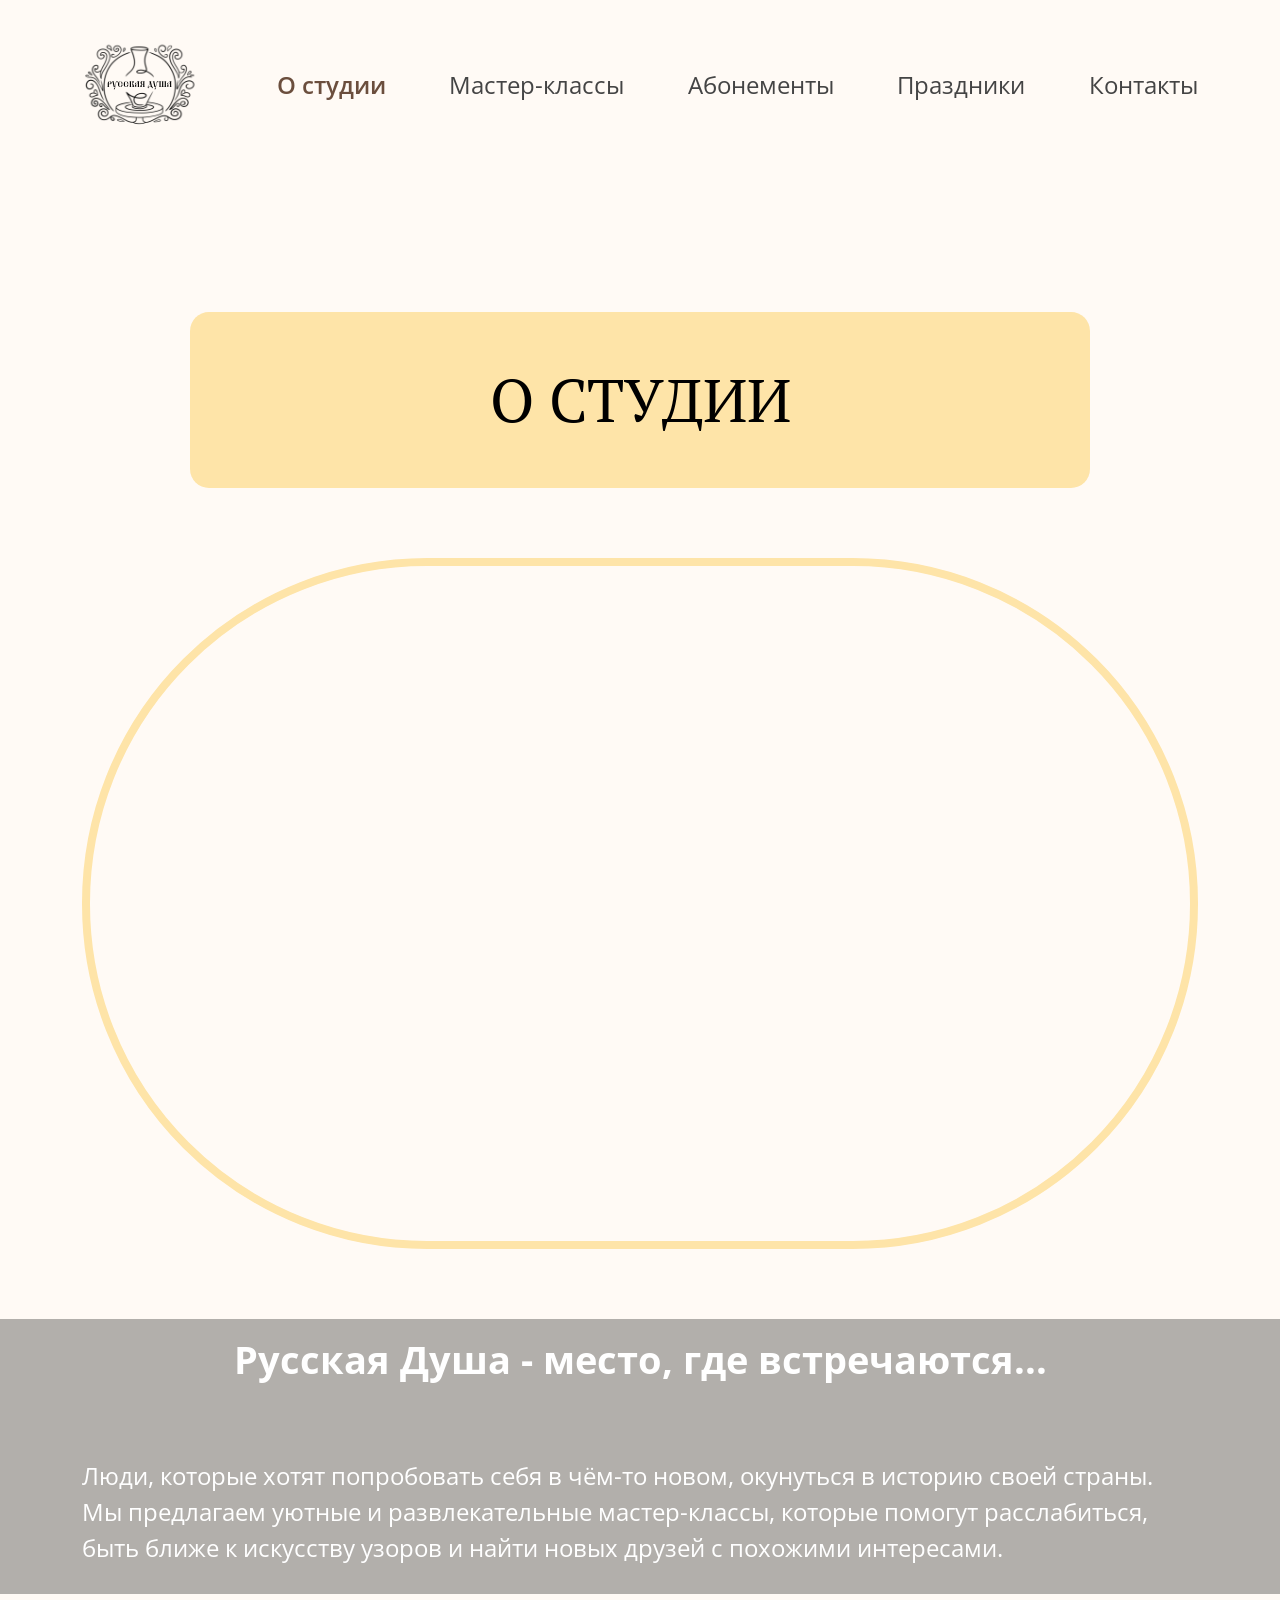
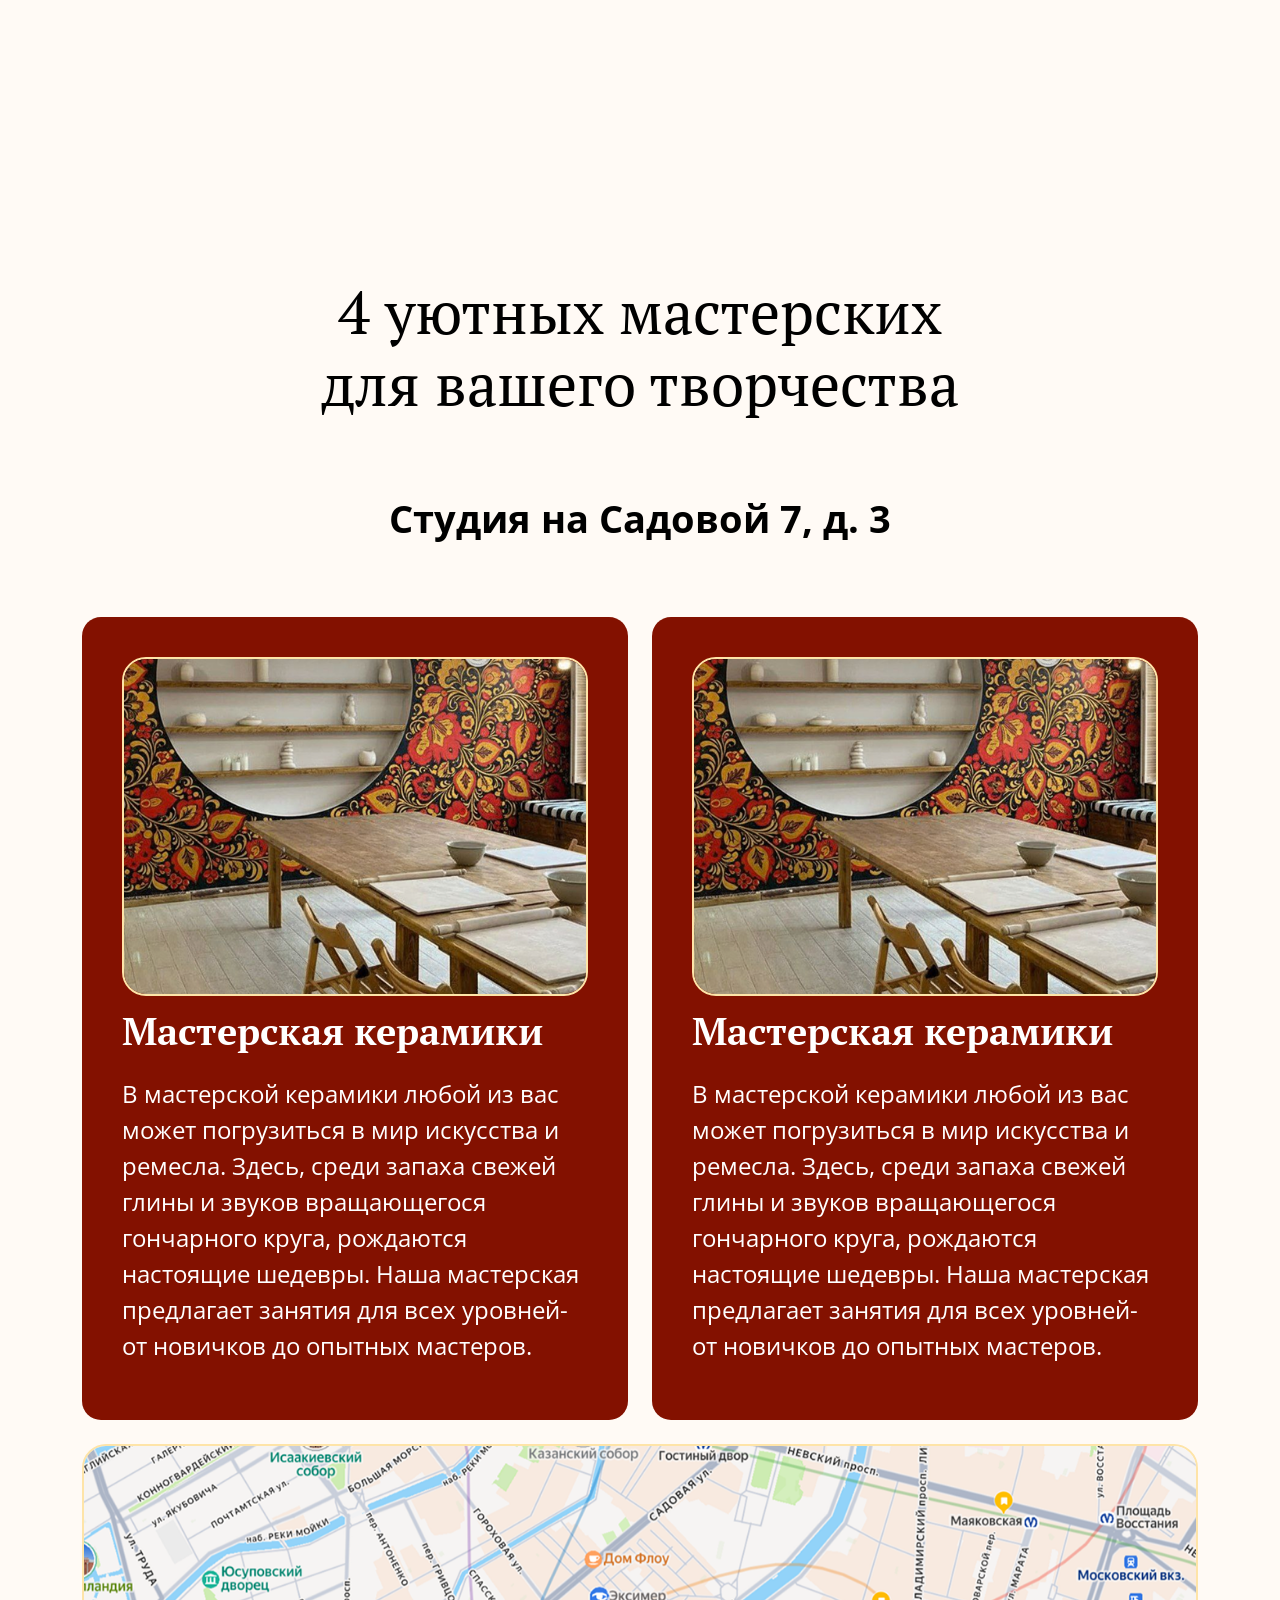
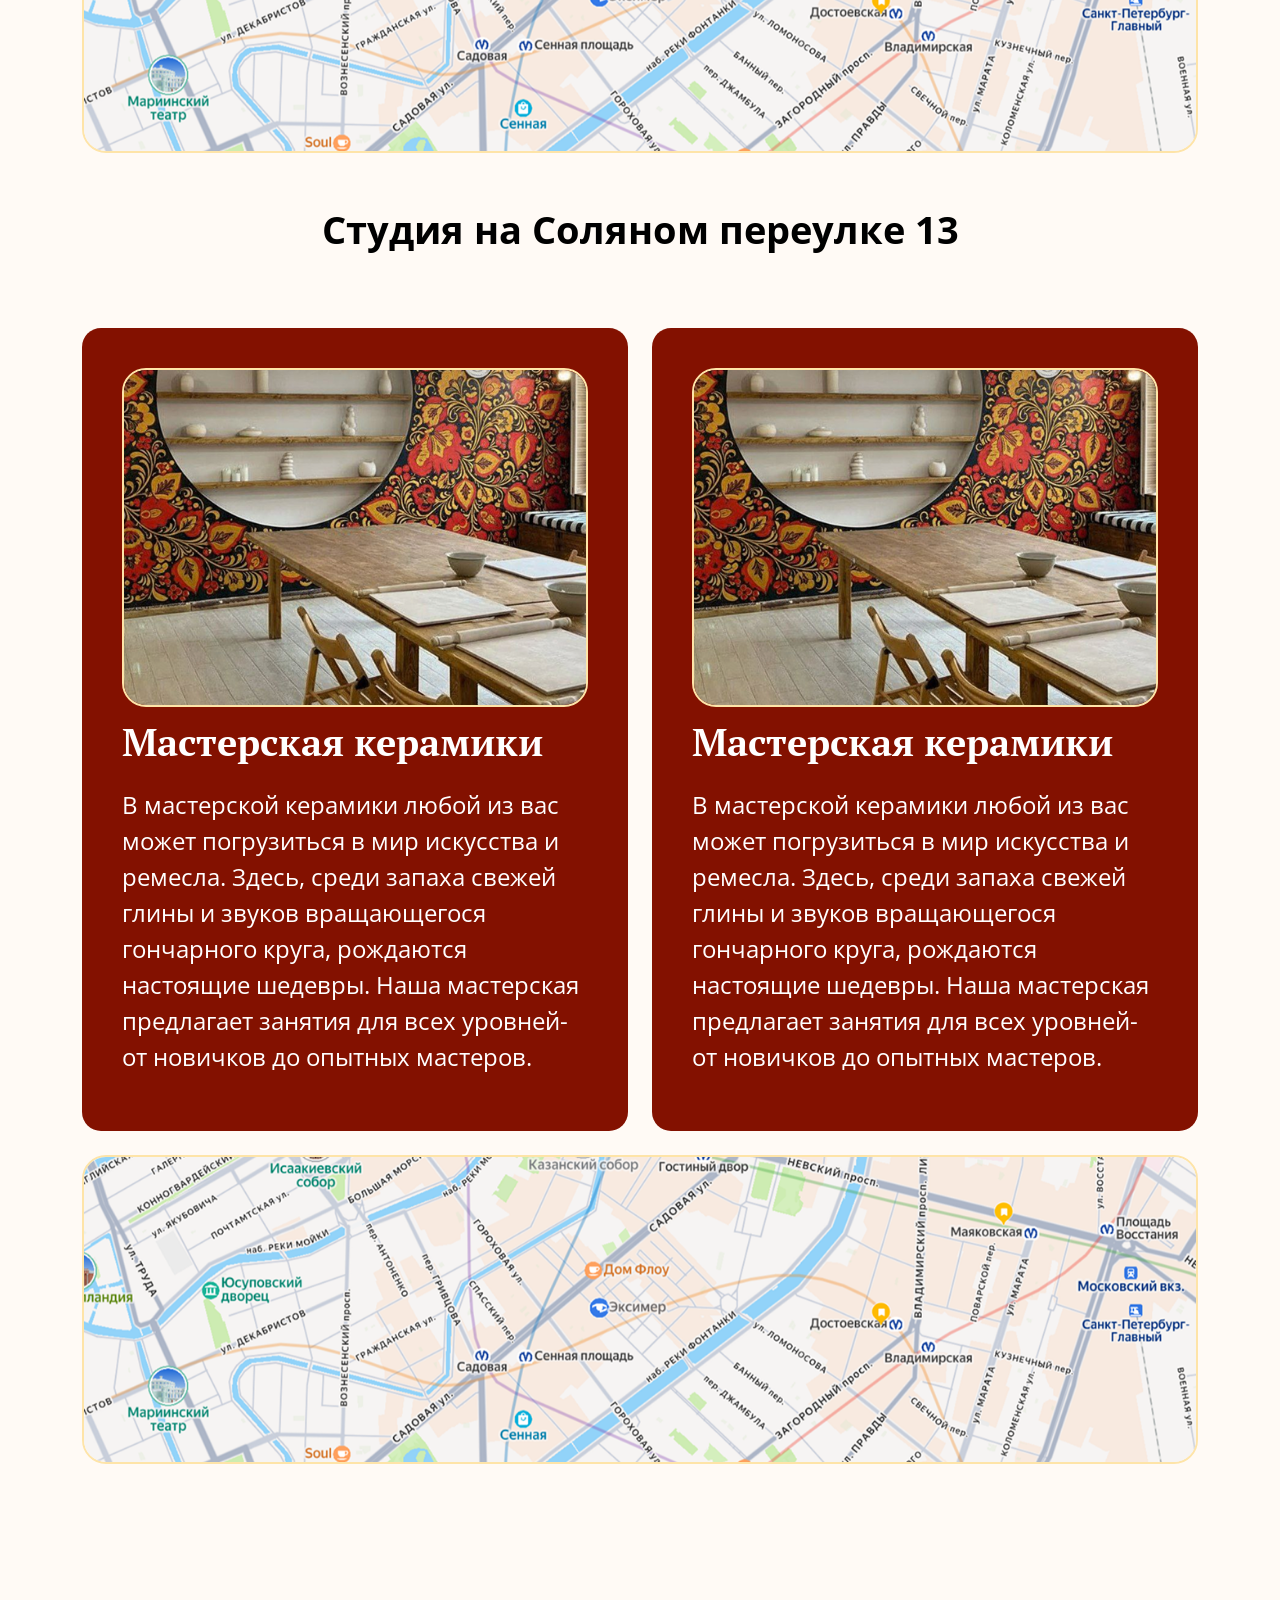
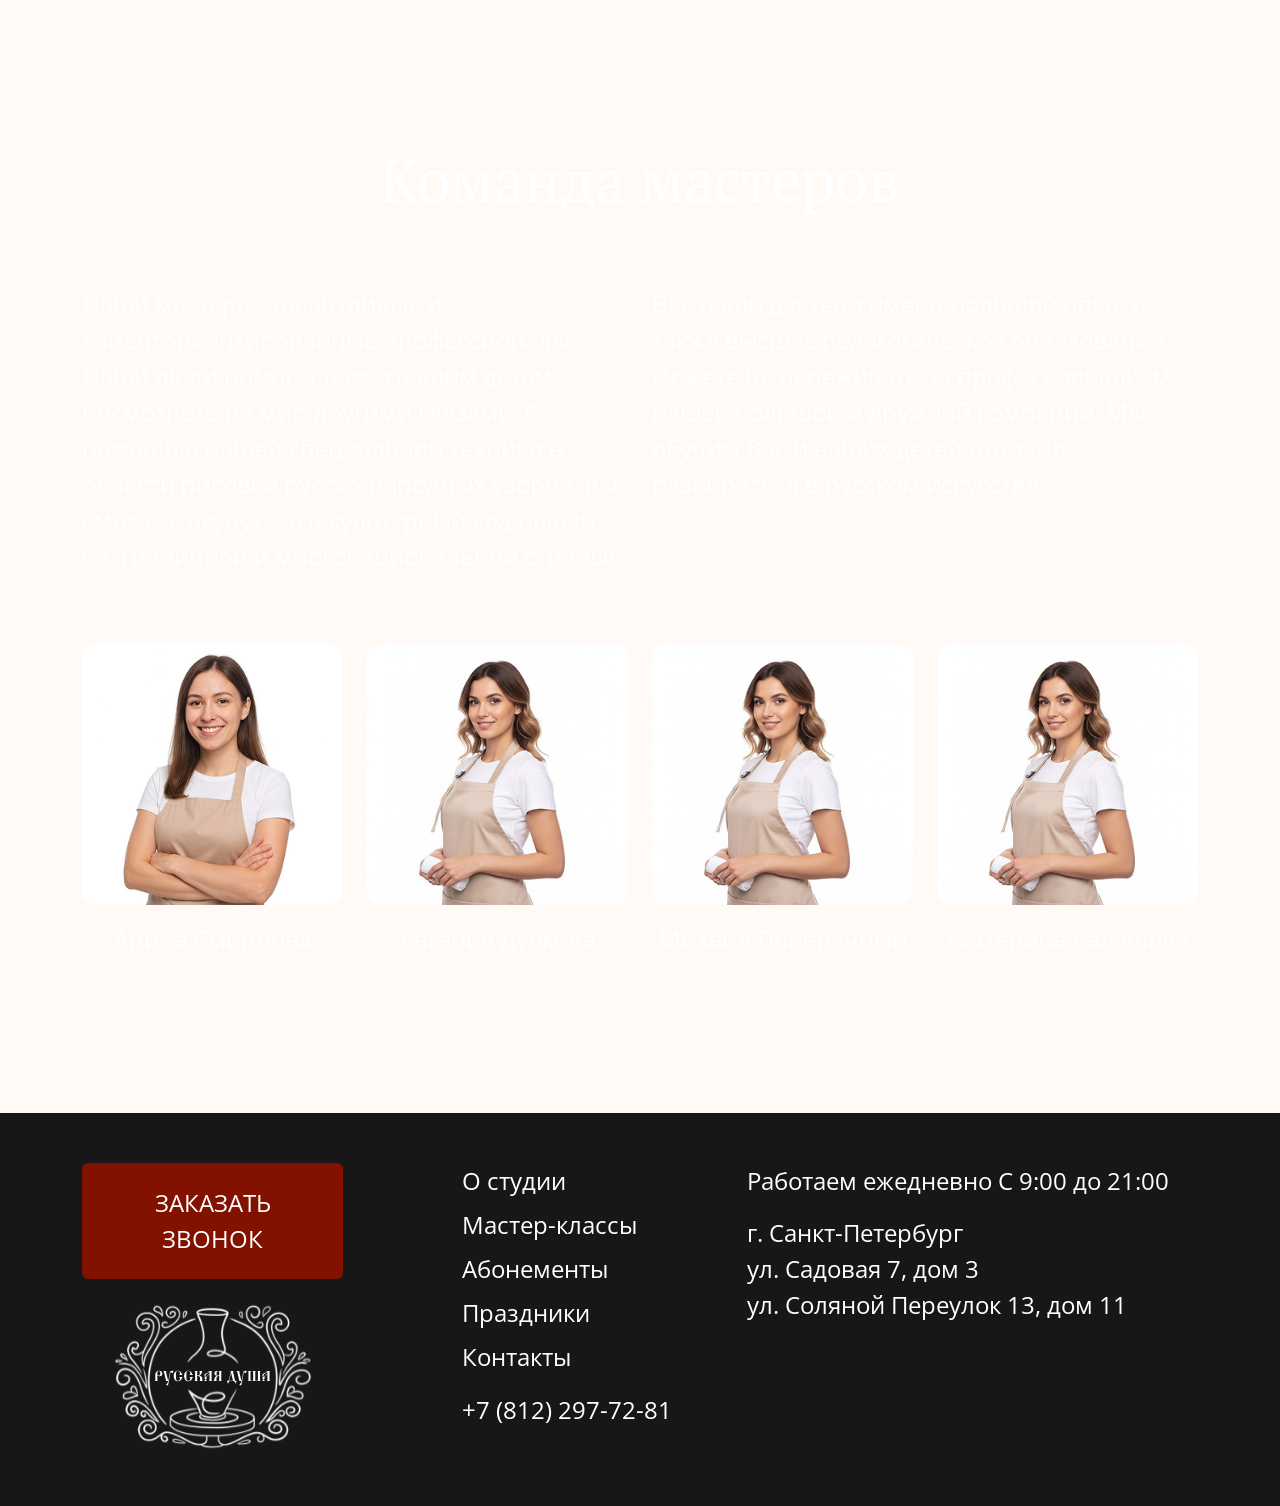
==== about.html @ 61b089c9 "рс" ====
<!DOCTYPE html>
<html lang="ru">
  <head>
    <meta charset="UTF-8" />
    <meta name="viewport" content="width=device-width, initial-scale=1.0" />
    <title>О студии — Студия</title>
    <link rel="icon" href="favicon.svg" type="image/svg+xml" />
    <script type="module" src="./js/bootstrap.js"></script>
    <script type="module" src="./js/main.js"></script>
    <link rel="stylesheet" href="./css/main.css">
  </head>
  <body class="d-flex flex-column min-vh-100">
    <nav class="navbar navbar-expand-lg site-navbar">
      <div class="container site-navbar__container d-flex flex-wrap align-items-center justify-content-between">
        <a
          class="logo-link site-navbar__logo site-navbar__logo--mobile d-lg-none"
          href="index.html"
          aria-label="На главную"
        >
          <img class="logo-img" src="icons/Logo.svg" alt="Студия" width="115" height="84" decoding="async" />
        </a>
        <button
          class="navbar-toggler d-lg-none"
          type="button"
          data-bs-toggle="collapse"
          data-bs-target="#mainNav"
          aria-controls="mainNav"
          aria-expanded="false"
          aria-label="Открыть меню"
        >
          <span class="navbar-toggler-icon"></span>
        </button>
        <div class="collapse navbar-collapse site-navbar__collapse" id="mainNav">
          <div class="site-navbar__distribute" role="navigation" aria-label="Разделы сайта">
            <a
              class="logo-link site-navbar__logo site-navbar__logo--desktop d-none d-lg-flex"
              href="index.html"
              aria-label="На главную"
            >
              <img class="logo-img" src="icons/Logo.svg" alt="Студия" width="115" height="84" decoding="async" />
            </a>
              <a
                class="nav-link site-navbar__link active"
                href="about.html"
                aria-current="page"
              >О студии</a>
              <a
                class="nav-link site-navbar__link"
                href="master-classes.html"
                
              >Мастер-классы</a>
              <a
                class="nav-link site-navbar__link"
                href="subscriptions.html"
                
              >Абонементы</a>
              <a
                class="nav-link site-navbar__link"
                href="holidays.html"
                
              >Праздники</a>
              <a
                class="nav-link site-navbar__link"
                href="contacts.html"
                
              >Контакты</a>
          </div>
        </div>
      </div>
    </nav>
    <main class="about-page">

      <section class="about">
        <div class="container">
          <div class="d-flex justify-content-center">
            <h1 class="about__title">О студии</h1>
          </div>

          <div class="preview"></div>
        </div>
        <div class="about__content">
          <div class="container">
            <div class="row">
              <div class="col-12 text-center">
                <p class="about__content-title">Русская Душа - место, где встречаются...</p>
              </div>
              <div class="col-12">
                <p>
                  Люди, которые хотят попробовать себя в чём-то новом, окунуться в историю своей страны. <br>
                  Мы предлагаем уютные и развлекательные мастер-классы, которые помогут расслабиться, быть ближе к искусству узоров и найти новых друзей с похожими интересами. <br>
                </p>
              </div>
            </div>
          </div>
        </div>
      </section>
      <section class="master-classes">
        <div class="container">
          <div class="row">
            <div class="col-12 text-center">
              <h2 class="master-classes__title">
                4 уютных мастерских <br>
                для вашего творчества
              </h2>
            </div>
          </div>
          <div class="row">

            <div class="col-12 mb-5">
              <div class="text-center">
                <p class="master-classes__subtitle">
                  Студия на Садовой 7, д. 3
                </p>
              </div>
              <div class="row mb-4">
                <div class="col-6">
                  <div class="master-classes__item">
                    <img class="master-classes__img" src="images/master-classes-1.png" alt="icon">
                    <h3 class="master-classes__item-title">
                      Мастерская керамики
                    </h3>
                    <p class="master-classes__item-text">
                      В мастерской керамики любой из вас может погрузиться в мир искусства и ремесла.
                      Здесь, среди запаха свежей глины и звуков вращающегося гончарного круга, рождаются настоящие шедевры.
                      Наша мастерская предлагает занятия
                      для всех уровней- от новичков до опытных мастеров.
                    </p>
                  </div>
                </div>
                <div class="col-6">
                  <div class="master-classes__item">
                    <img class="master-classes__img" src="images/master-classes-1.png" alt="icon">
                    <h3 class="master-classes__item-title">
                      Мастерская керамики
                    </h3>
                    <p class="master-classes__item-text">
                      В мастерской керамики любой из вас может погрузиться в мир искусства и ремесла.
                      Здесь, среди запаха свежей глины и звуков вращающегося гончарного круга, рождаются настоящие шедевры.
                      Наша мастерская предлагает занятия
                      для всех уровней- от новичков до опытных мастеров.
                    </p>
                  </div>
                </div>
              </div>
              <div class="row">
                <div class="col-12">
                  <img class="master-classes__img" src="images/master-classes-1-card.png" alt="icon">
                </div>
              </div>
            </div>

            <div class="col-12">
              <div class="text-center">
                <p class="master-classes__subtitle">
                  Студия на Соляном переулке 13
                </p>
              </div>
              <div class="row mb-4">
                <div class="col-6">
                  <div class="master-classes__item">
                    <img class="master-classes__img" src="images/master-classes-1.png" alt="icon">
                    <h3 class="master-classes__item-title">
                      Мастерская керамики
                    </h3>
                    <p class="master-classes__item-text">
                      В мастерской керамики любой из вас может погрузиться в мир искусства и ремесла.
                      Здесь, среди запаха свежей глины и звуков вращающегося гончарного круга, рождаются настоящие шедевры.
                      Наша мастерская предлагает занятия
                      для всех уровней- от новичков до опытных мастеров.
                    </p>
                  </div>
                </div>
                <div class="col-6">
                  <div class="master-classes__item">
                    <img class="master-classes__img" src="images/master-classes-1.png" alt="icon">
                    <h3 class="master-classes__item-title">
                      Мастерская керамики
                    </h3>
                    <p class="master-classes__item-text">
                      В мастерской керамики любой из вас может погрузиться в мир искусства и ремесла.
                      Здесь, среди запаха свежей глины и звуков вращающегося гончарного круга, рождаются настоящие шедевры.
                      Наша мастерская предлагает занятия
                      для всех уровней- от новичков до опытных мастеров.
                    </p>
                  </div>
                </div>
              </div>
              <div class="row">
                <div class="col-12">
                  <img class="master-classes__img" src="images/master-classes-1-card.png" alt="icon">
                </div>
              </div>
            </div>

          </div>
        </div>
      </section>
      <section class="masters">
        <div class="container">
          <div class="row">
            <div class="col-12 text-center">
              <h2 class="masters__title">Команда мастеров</h2>
            </div>
            <div class="col-6 masters__about">
              Наши мастера  - талантливые и клиенториентированные профессионалы. Наши люди помогут вам и вашим детям посмотреть на мир другими глазами. С помощью нашей специальной техники в области рисовки русско-народных узоров, вы сможете окунуться в культурный код нашей безграничной и многонациональной страны!

            </div>
            <div class="col-6">
              Все наши деятели имеют большой опыт, а также высшее педагогическое образование, можете не переживать за профессионализм нашей большой
              и дружной компании. Мы обучим Вас и ваших детей отлично разбираться в русском искусстве.
            </div>
            <div class="col-3 text-center">
              <img class="masters__img mb-3" src="images/master-1.png" alt="icon">
              <p class="masters__name">Арина Смирнова</p>
            </div>
            <div class="col-3 text-center">
              <img class="masters__img mb-3" src="images/master-2.png" alt="icon">
              <p class="masters__name">Евгения Дубкова</p>
            </div>
            <div class="col-3 text-center">
              <img class="masters__img mb-3" src="images/master-2.png" alt="icon">
              <p class="masters__name">Михаил Поперечный</p>
            </div>
            <div class="col-3 text-center">
              <img class="masters__img mb-3" src="images/master-2.png" alt="icon">
              <p class="masters__name">Екатерина Балашова</p>
            </div>
          </div>
        </div>
      </section>
    </main>
    <footer class="footer">
      <div class="container">
        <div class="row">
          <div class="col-3">
            <button class="btn btn-primary" type="button" data-open-modal>заказать звонок</button>
            <div class="text-center">
              <img class="logo-img" src="icons/Logo.svg" alt="Студия" width="207" height="157" decoding="async">
            </div>
          </div>
          <div class="col-1"></div>
          <div class="col-3">
            <div class="footer__links d-flex flex-column gap-2">
              <a class="footer__link" href="about.html">О студии</a>
              <a class="footer__link" href="master-classes.html">Мастер-классы</a>
              <a class="footer__link" href="subscriptions.html">Абонементы</a>
              <a class="footer__link" href="holidays.html">Праздники</a>
              <a class="footer__link" href="contacts.html">Контакты</a>
            </div>
            <div class="footer__socials d-flex gap-2">
              <a class="footer__socials-phone" href="tel:+78122977281">+7 (812) 297-72-81</a>
            </div>
          </div>
          <div class="col-5">
            <div class="footer__info">
              <p class="footer__address">Работаем ежедневно С 9:00 до 21:00</p>
              <p class="footer__address">
                г. Санкт-Петербург <br> 
                ул. Садовая 7, дом 3 <br> 
                ул. Соляной Переулок 13, дом 11
              </p>
            </div>
            <div>
              
            </div>
          </div>
        </div>
      </div>
      <div
        class="modal fade booking-modal"
        id="bookingModal"
        tabindex="-1"
        aria-labelledby="bookingModalLabel"
        aria-hidden="true"
      >
        <div class="modal-dialog modal-dialog-centered">
          <div class="modal-content">
            <button
              type="button"
              class="btn-close booking-modal__close"
              data-bs-dismiss="modal"
              aria-label="Закрыть"
            ></button>
            <img id="bookingModalImage" src="images/modal_image.png" alt="Иллюстрация формы записи" width="100%" decoding="async">
            <div class="modal-body">
              <form id="bookingModalForm" novalidate>
                <div class="booking-modal__header">
                  <h3 id="bookingModalLabel">Запись на мастер-класс</h3>
                  <a href="tel:+78122977281">+7 (812) 297-72-81</a>
                </div>
                <div class="booking-modal__content">
                  <p class="booking-modal__lead booking-modal__lead--thin">Или заполните форму</p>
                  <p class="booking-modal__lead">Выберите адрес студии:</p>
                  <div class="booking-modal__address">
                    <label class="booking-modal__address-item">
                      <input
                        class="booking-modal__address-radio"
                        type="radio"
                        name="studio-address"
                        value="garden"
                        checked
                      >
                      <span class="booking-modal__address-text">
                        Ул. Соляной переулок 13, дом 11
                      </span>
                    </label>
                    <label class="booking-modal__address-item">
                      <input
                        class="booking-modal__address-radio"
                        type="radio"
                        name="studio-address"
                        value="solyanoy"
                      >
                      <span class="booking-modal__address-text">Ул. Садовая 7, дом 3</span>
                    </label>
                  </div>
                </div>
                <p class="booking-modal__lead">Как с Вами связаться?</p>
                <input
                  id="bookingNameInput"
                  class="input mb-4"
                  type="text"
                  placeholder="Введите имя"
                  required
                >
                <input
                  id="bookingPhoneInput"
                  class="input mb-4"
                  type="tel"
                  inputmode="tel"
                  autocomplete="tel"
                  data-phone-input
                  placeholder="Введите номер"
                  required
                >
                <button class="btn btn-form w-100" type="submit">Записаться</button>
                <p id="bookingRequiredError" class="booking-modal__required-error">Поля обязательны для заполнения.</p>
                <p class="booking-modal__privacy">Нажимая кнопку “Записаться”, вы принимаете условия политики конфиденциальности</p>
              </form>
      
            </div>
          </div>
        </div>
      </div>
      <div
        class="modal fade schedule-modal"
        id="scheduleModal"
        tabindex="-1"
        aria-labelledby="scheduleModalLabel"
        aria-hidden="true"
      >
        <div class="modal-dialog modal-dialog-centered">
          <div class="modal-content">
            <button
              type="button"
              class="btn-close schedule-modal__close"
              data-bs-dismiss="modal"
              aria-label="Закрыть"
            ></button>
            <div class="modal-body">
              <h3 class="schedule-modal__title" id="scheduleModalLabel">Расписание</h3>
              <div class="schedule-modal__columns">
                <div class="schedule-modal__column">
                  <p class="schedule-modal__address">Ул. Садовая 7, д. 3</p>
                  <div class="schedule-modal__teachers">
                    <div class="schedule-modal__teacher">
                      <p class="schedule-modal__name">Арина Смирнова</p>
                      <p class="schedule-modal__time">
                        Понедельник - среда<br>
                        с 9:00 до 21:00
                      </p>
                    </div>
                    <div class="schedule-modal__teacher">
                      <p class="schedule-modal__name">Евгения Дубкова</p>
                      <p class="schedule-modal__time">
                        Понедельник - среда<br>
                        с 9:00 до 21:00
                      </p>
                    </div>
                  </div>
                </div>
                <div class="schedule-modal__column">
                  <p class="schedule-modal__address">Ул. Соляной переулок 13, д. 11</p>
                  <div class="schedule-modal__teachers">
                    <div class="schedule-modal__teacher">
                      <p class="schedule-modal__name">Олег Михайлов</p>
                      <p class="schedule-modal__time">
                        Понедельник - среда<br>
                        с 9:00 до 21:00
                      </p>
                    </div>
                    <div class="schedule-modal__teacher">
                      <p class="schedule-modal__name">Екатерина Балашова</p>
                      <p class="schedule-modal__time">
                        Четверг - воскресенье<br>
                        с 9:00 до 21:00
                      </p>
                    </div>
                  </div>
                </div>
              </div>
            </div>
          </div>
        </div>
      </div>
    </footer>
  </body>
</html>
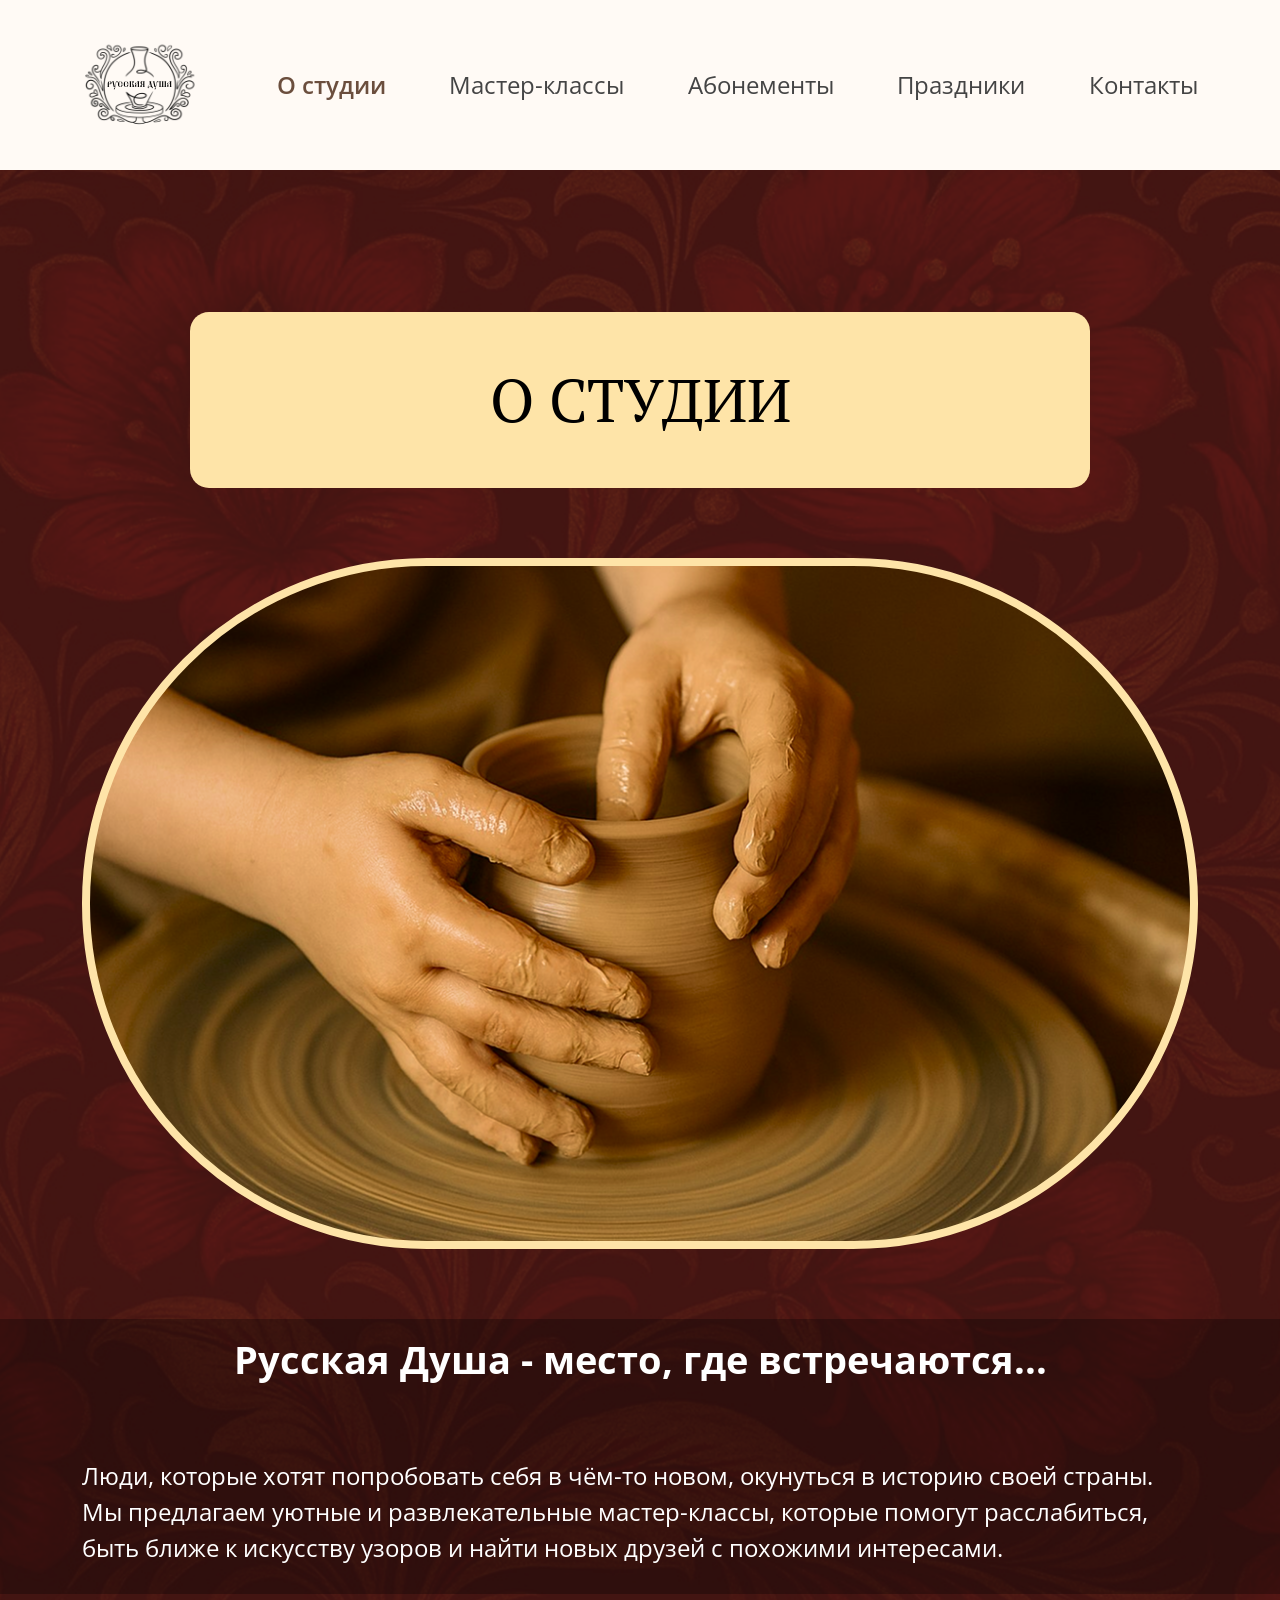
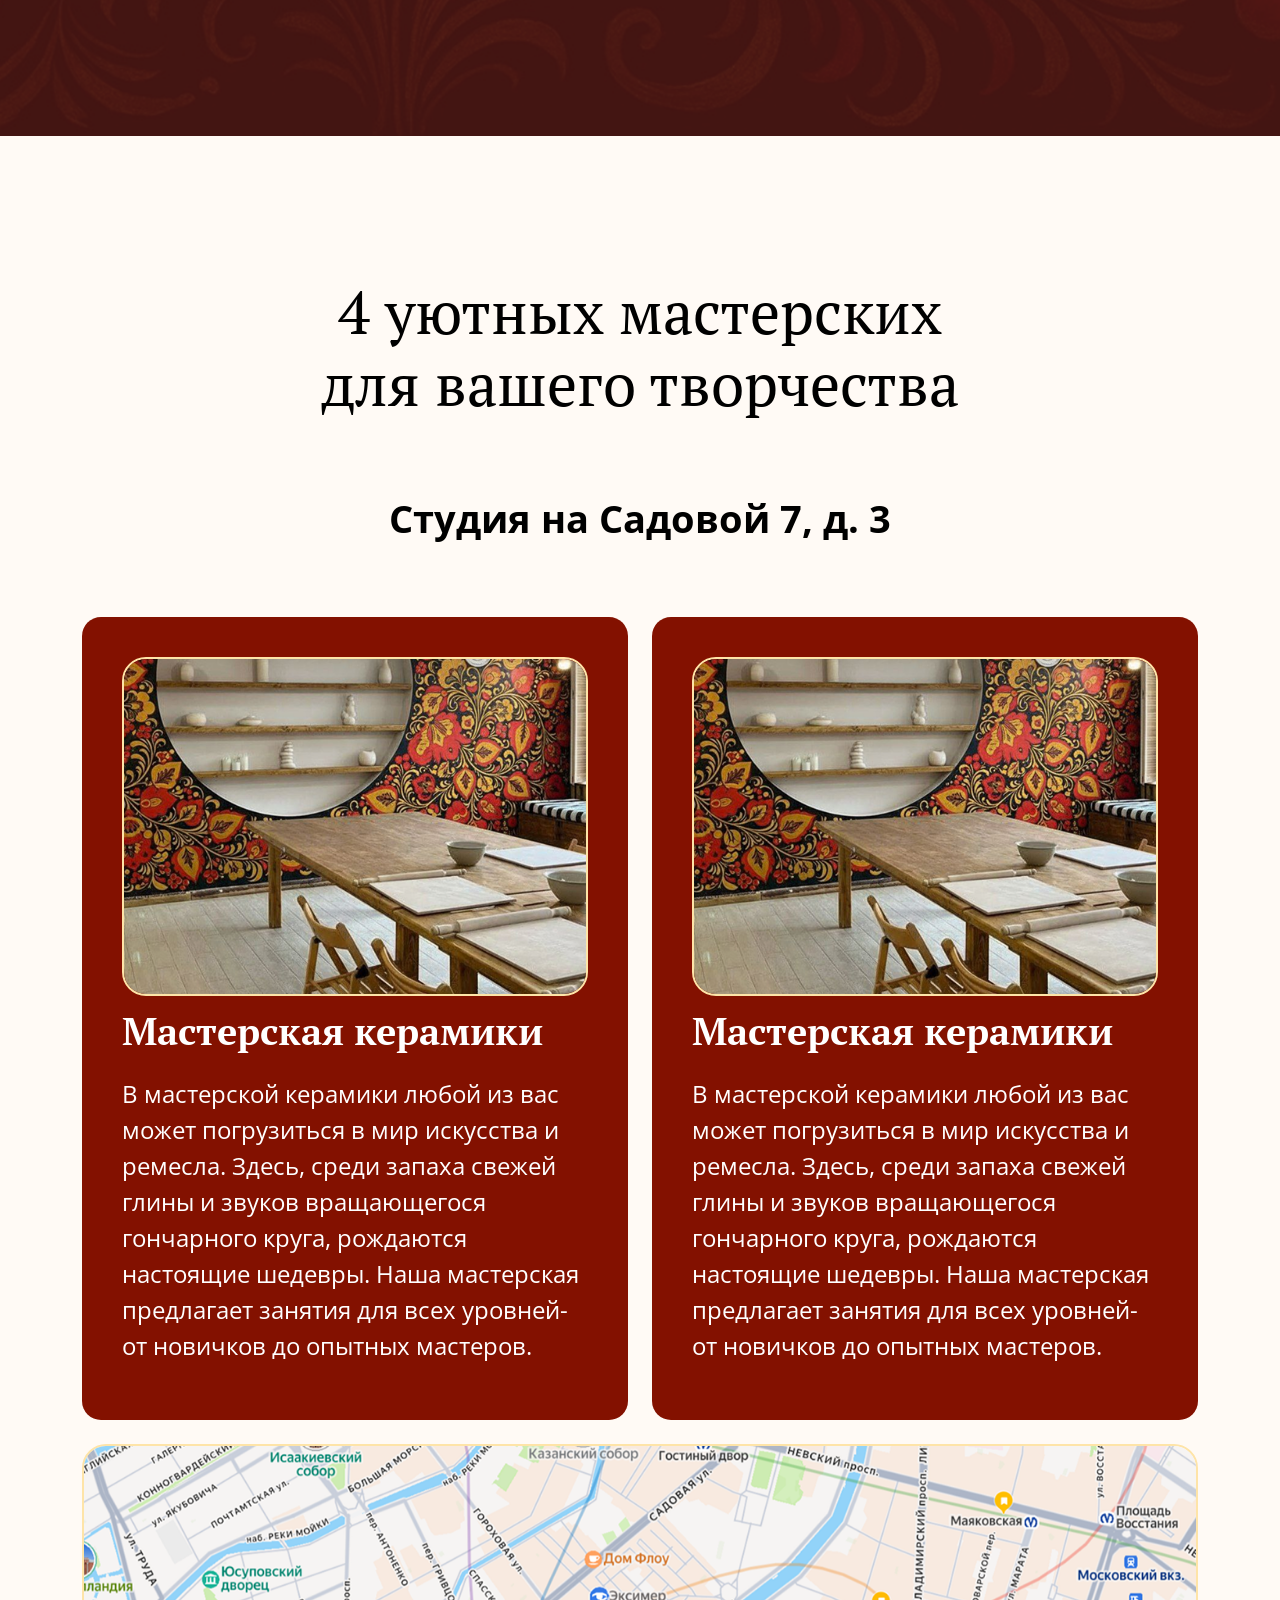
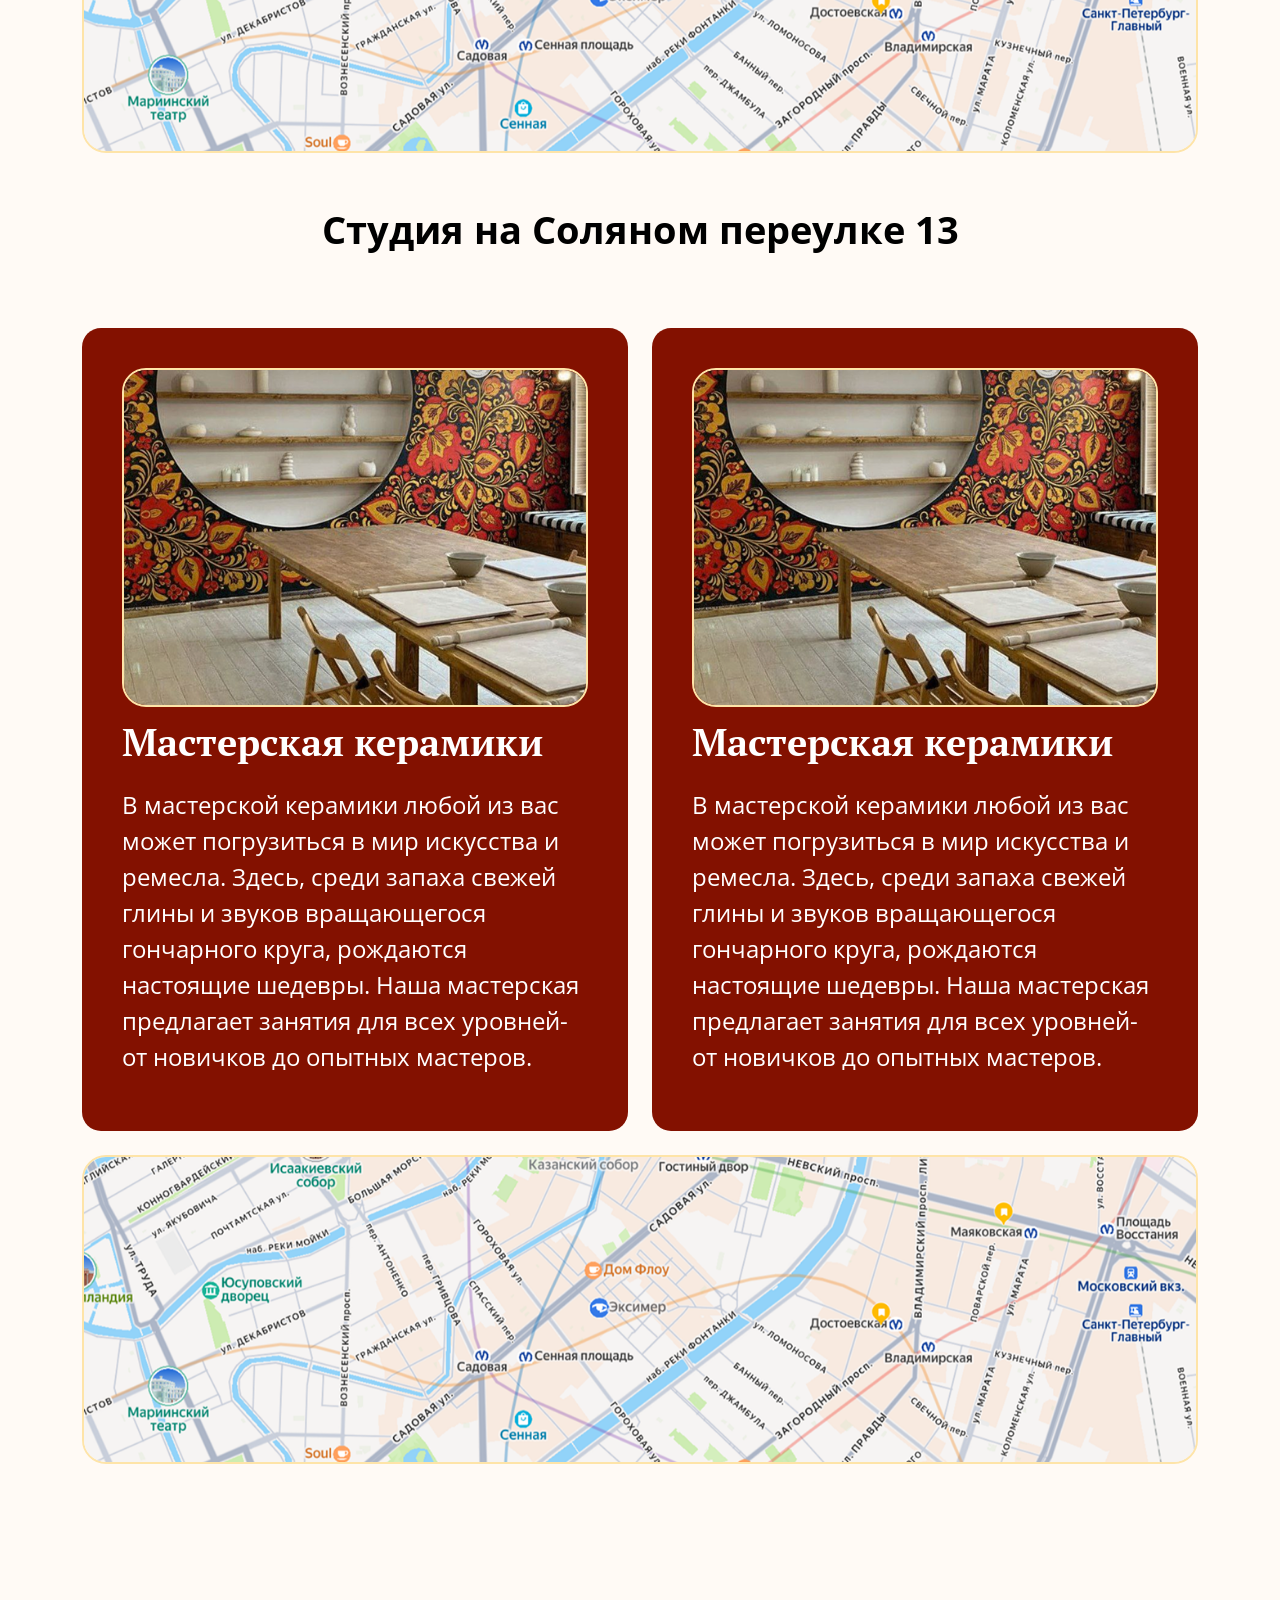
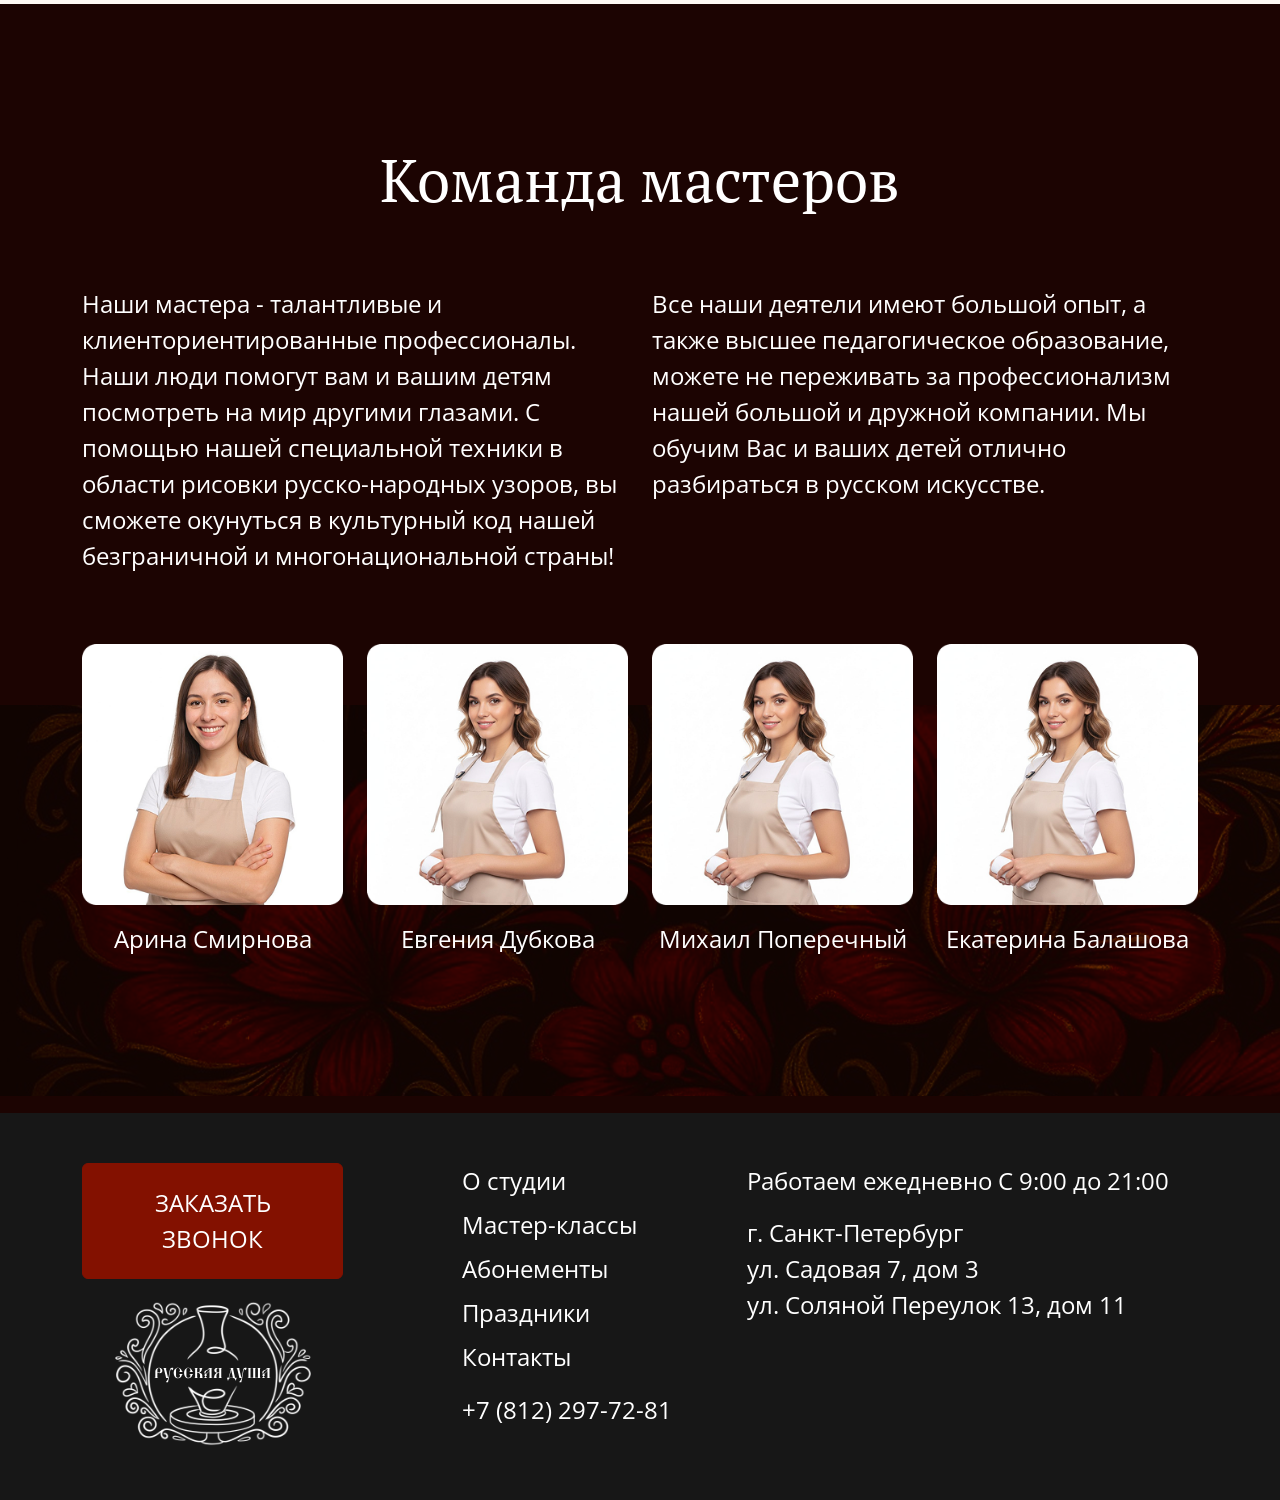
==== commit e4b97073: "у5г" ====
--- a/about.html
+++ b/about.html
@@ -112,8 +112,8 @@
                   Студия на Садовой 7, д. 3
                 </p>
               </div>
-              <div class="row mb-4">
-                <div class="col-6">
+              <div class="row mb-4 g-4">
+                <div class="col-12 col-lg-6">
                   <div class="master-classes__item">
                     <img class="master-classes__img" src="images/master-classes-1.png" alt="icon">
                     <h3 class="master-classes__item-title">
@@ -127,7 +127,7 @@
                     </p>
                   </div>
                 </div>
-                <div class="col-6">
+                <div class="col-12 col-lg-6">
                   <div class="master-classes__item">
                     <img class="master-classes__img" src="images/master-classes-1.png" alt="icon">
                     <h3 class="master-classes__item-title">
@@ -155,8 +155,8 @@
                   Студия на Соляном переулке 13
                 </p>
               </div>
-              <div class="row mb-4">
-                <div class="col-6">
+              <div class="row mb-4 g-4">
+                <div class="col-12 col-lg-6">
                   <div class="master-classes__item">
                     <img class="master-classes__img" src="images/master-classes-1.png" alt="icon">
                     <h3 class="master-classes__item-title">
@@ -170,7 +170,7 @@
                     </p>
                   </div>
                 </div>
-                <div class="col-6">
+                <div class="col-12 col-lg-6">
                   <div class="master-classes__item">
                     <img class="master-classes__img" src="images/master-classes-1.png" alt="icon">
                     <h3 class="master-classes__item-title">
@@ -231,15 +231,15 @@
     </main>
     <footer class="footer">
       <div class="container">
-        <div class="row">
-          <div class="col-3">
+        <div class="row gy-4">
+          <div class="col-12 col-md-6 col-lg-3">
             <button class="btn btn-primary" type="button" data-open-modal>заказать звонок</button>
             <div class="text-center">
               <img class="logo-img" src="icons/Logo.svg" alt="Студия" width="207" height="157" decoding="async">
             </div>
           </div>
-          <div class="col-1"></div>
-          <div class="col-3">
+          <div class="d-none d-lg-block col-lg-1"></div>
+          <div class="col-12 col-md-6 col-lg-3">
             <div class="footer__links d-flex flex-column gap-2">
               <a class="footer__link" href="about.html">О студии</a>
               <a class="footer__link" href="master-classes.html">Мастер-классы</a>
@@ -251,7 +251,7 @@
               <a class="footer__socials-phone" href="tel:+78122977281">+7 (812) 297-72-81</a>
             </div>
           </div>
-          <div class="col-5">
+          <div class="col-12 col-lg-5">
             <div class="footer__info">
               <p class="footer__address">Работаем ежедневно С 9:00 до 21:00</p>
               <p class="footer__address">
